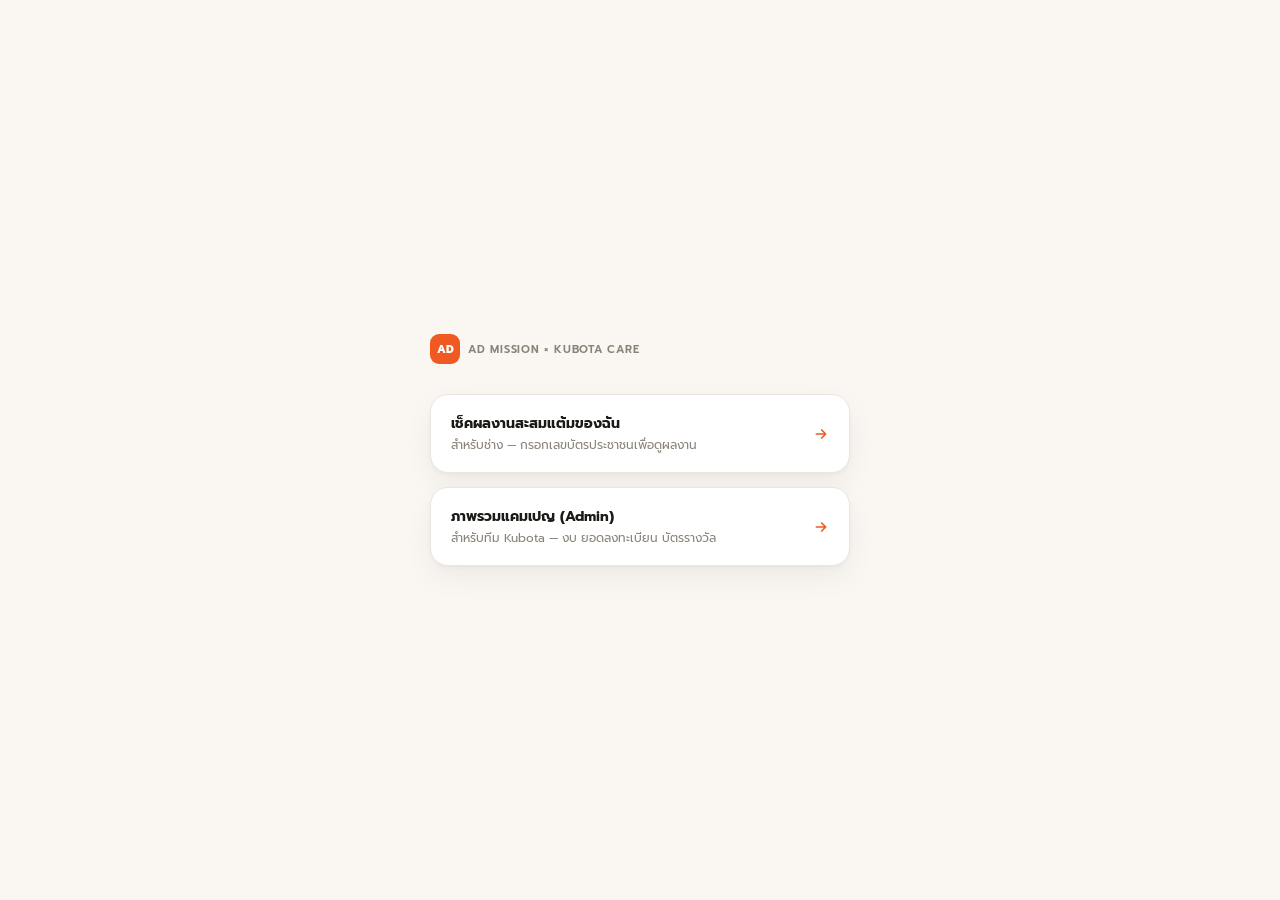
==== index.html @ f26a9c1f "Add files via upload" ====
<!doctype html>
<html lang="th">
<head>
<meta charset="utf-8">
<meta name="viewport" content="width=device-width, initial-scale=1">
<title>AD Mission × Kubota Care</title>
<link rel="stylesheet" href="style.css">
<style>
  .landing { min-height: 100vh; display: flex; flex-direction: column; align-items: center; justify-content: center; padding: 24px; }
  .landing-card { max-width: 420px; width: 100%; }
  .link-btn {
    display: flex; align-items: center; justify-content: space-between; gap: 12px;
    padding: 18px 20px; margin-top: 14px; text-decoration: none; color: var(--ink);
  }
  .link-btn .title { font-size: 14px; font-weight: 700; }
  .link-btn .desc { font-size: 12px; color: var(--muted); margin-top: 2px; }
  .link-btn svg { flex-shrink: 0; }
</style>
</head>
<body>
<div class="landing">
  <div class="landing-card">
    <div class="hero-badge" style="justify-content:center; margin-bottom:16px;">
      <div class="logo" style="background:var(--orange); color:#fff;">AD</div>
      <span style="color:var(--muted); font-size:11px; font-weight:600; letter-spacing:.07em; text-transform:uppercase;">AD Mission × Kubota Care</span>
    </div>
    <a class="card link-btn" href="check.html">
      <div>
        <div class="title">เช็คผลงานสะสมแต้มของฉัน</div>
        <div class="desc">สำหรับช่าง — กรอกเลขบัตรประชาชนเพื่อดูผลงาน</div>
      </div>
      <svg width="16" height="16" viewBox="0 0 24 24" fill="none" stroke="#F05A22" stroke-width="2.5" stroke-linecap="round" stroke-linejoin="round"><path d="M5 12h14M13 6l6 6-6 6"></path></svg>
    </a>
    <a class="card link-btn" href="admin.html">
      <div>
        <div class="title">ภาพรวมแคมเปญ (Admin)</div>
        <div class="desc">สำหรับทีม Kubota — งบ ยอดลงทะเบียน บัตรรางวัล</div>
      </div>
      <svg width="16" height="16" viewBox="0 0 24 24" fill="none" stroke="#F05A22" stroke-width="2.5" stroke-linecap="round" stroke-linejoin="round"><path d="M5 12h14M13 6l6 6-6 6"></path></svg>
    </a>
  </div>
</div>
</body>
</html>
---- style.css ----
@import url('https://fonts.googleapis.com/css2?family=Prompt:wght@400;500;600;700;800&display=swap');

:root {
  --orange: #F05A22;
  --orange-light: #FF8A5C;
  --orange-dark: #D8481A;
  --orange-tint: #FDECE4;
  --teal: #00A9AC;
  --teal-light: #3FC7C9;
  --teal-tint: #DFF4F4;
  --teal-text: #00767A;
  --lime: #A6CE39;
  --lime-light: #C3E066;
  --lime-tint: #F0F7DC;
  --lime-text: #5E7A1D;
  --amber-tint: #FFFBF0;
  --amber-border: #F2D48B;
  --amber-icon-bg: #FEF3D6;
  --amber-text: #8A6A16;
  --danger-tint: #FBEAE7;
  --danger-text: #B4483A;
  --bg: #FAF7F2;
  --ink: #1C1A17;
  --muted: #8A8378;
  --muted-2: #B8B0A3;
  --border: #ECE6DD;
  --dash-border: #E0D3C0;
  --track: #F3EEE6;
}

* { box-sizing: border-box; }
html, body { margin: 0; }
body {
  font-family: 'Prompt', system-ui, -apple-system, 'Segoe UI', sans-serif;
  -webkit-font-smoothing: antialiased;
  background: var(--bg);
  color: var(--ink);
}
a { color: var(--orange); text-decoration: none; }
a:hover { color: var(--orange-dark); }
.num { font-variant-numeric: tabular-nums; }

.card {
  background: #FFFFFF;
  border: 1px solid var(--border);
  border-radius: 18px;
  box-shadow: 0 2px 4px rgba(28,26,23,.03), 0 12px 28px rgba(28,26,23,.05);
}
.card.dashed { border-style: dashed; border-color: var(--dash-border); box-shadow: none; }
.card.warn { background: var(--amber-tint); border-color: var(--amber-border); }
.error-card { padding: 18px 20px; margin-bottom: 18px; background: var(--danger-tint); border-color: #E7B9AF; color: var(--danger-text); font-size: 13px; line-height: 1.6; }
.loading-state { padding: 40px 20px; text-align: center; color: var(--muted); font-size: 13px; }

.icon-badge {
  width: 42px; height: 42px; border-radius: 12px;
  display: flex; align-items: center; justify-content: center; flex-shrink: 0;
}

.pill {
  display: inline-flex; align-items: center; gap: 5px;
  padding: 4px 12px; border-radius: 20px;
  font-size: 11px; font-weight: 600; white-space: nowrap;
}
.pill-teal { background: var(--teal-tint); color: var(--teal-text); }
.pill-lime { background: var(--lime-tint); color: var(--lime-text); }
.pill-danger { background: var(--danger-tint); color: var(--danger-text); }
.pill-muted { background: var(--track); color: var(--muted); }

.progress-track { height: 8px; border-radius: 4px; background: var(--track); overflow: hidden; }
.progress-fill-orange { height: 100%; background: linear-gradient(90deg, var(--orange), var(--orange-light)); border-radius: 4px; }
.progress-fill-teal { height: 100%; background: linear-gradient(90deg, var(--teal), var(--teal-light)); border-radius: 4px; }
.progress-fill-lime { height: 100%; background: linear-gradient(90deg, var(--lime), var(--lime-light)); border-radius: 4px; }
.progress-fill-amber { height: 100%; background: linear-gradient(90deg, #E8B93A, var(--amber-border)); border-radius: 4px; }

.page { max-width: 1280px; margin: 0 auto; padding-bottom: 64px; }
.page-narrow { max-width: 680px; }

.hero {
  position: relative; overflow: hidden;
  background: linear-gradient(135deg, var(--orange) 0%, var(--orange-dark) 100%);
  padding: 32px 20px 64px;
  color: #fff;
}
.hero::before {
  content: ""; position: absolute; right: -80px; top: -110px;
  width: 340px; height: 340px; border-radius: 50%;
  background: radial-gradient(circle, rgba(255,255,255,.16), rgba(255,255,255,0) 70%);
}
.hero-inner { position: relative; }
.hero-badge {
  display: inline-flex; align-items: center; gap: 8px;
  margin-bottom: 14px;
}
.hero-badge .logo {
  width: 30px; height: 30px; border-radius: 9px;
  background: rgba(255,255,255,.18);
  display: flex; align-items: center; justify-content: center;
  color: #fff; font-weight: 800; font-size: 11px;
}
.hero-badge span.label {
  color: rgba(255,255,255,.85); font-size: 11px; font-weight: 600;
  letter-spacing: .07em; text-transform: uppercase;
}
.hero-title { font-size: 21px; font-weight: 800; line-height: 1.35; }
.hero-desc { color: rgba(255,255,255,.88); font-size: 12.5px; margin-top: 7px; line-height: 1.6; max-width: 560px; }
.hero-sync {
  display: inline-flex; align-items: center; gap: 6px;
  background: rgba(255,255,255,.14); border-radius: 20px; padding: 7px 13px;
  color: #fff; font-size: 11.5px; font-weight: 500; margin-top: 14px; white-space: nowrap;
}

.content { padding: 0 16px; margin-top: -36px; position: relative; }

.grid-2 { display: grid; grid-template-columns: 1fr 1fr; gap: 12px; }
.grid-3 { display: grid; grid-template-columns: 1fr 1fr 1fr; gap: 12px; }
.stack { display: flex; flex-direction: column; gap: 12px; }

.section-title { font-size: 15px; font-weight: 700; margin: 22px 0 12px; }
.section-sub { font-size: 12px; color: var(--muted); margin-top: -8px; margin-bottom: 12px; }

.notice-banner {
  background: #FFFBF0; border: 1px solid var(--amber-border); color: var(--amber-text);
  border-radius: 12px; padding: 10px 14px; font-size: 12px; margin-bottom: 16px; line-height: 1.6;
}

/* Desktop layout kicks in above 860px */
@media (min-width: 860px) {
  .content { padding: 0 40px; margin-top: -40px; }
  .grid-2.desktop-4 { grid-template-columns: repeat(4, minmax(0,1fr)); gap: 18px; }
  .grid-2.desktop-split { grid-template-columns: 1.55fr 1fr; gap: 20px; }
  .hero { padding: 40px 40px 64px; }
  .hero-title { font-size: 28px; }
  .hero-desc { font-size: 14px; }
  .hero-top { display: flex; align-items: flex-start; justify-content: space-between; gap: 24px; }
  .hero-sync { margin-top: 0; }
}
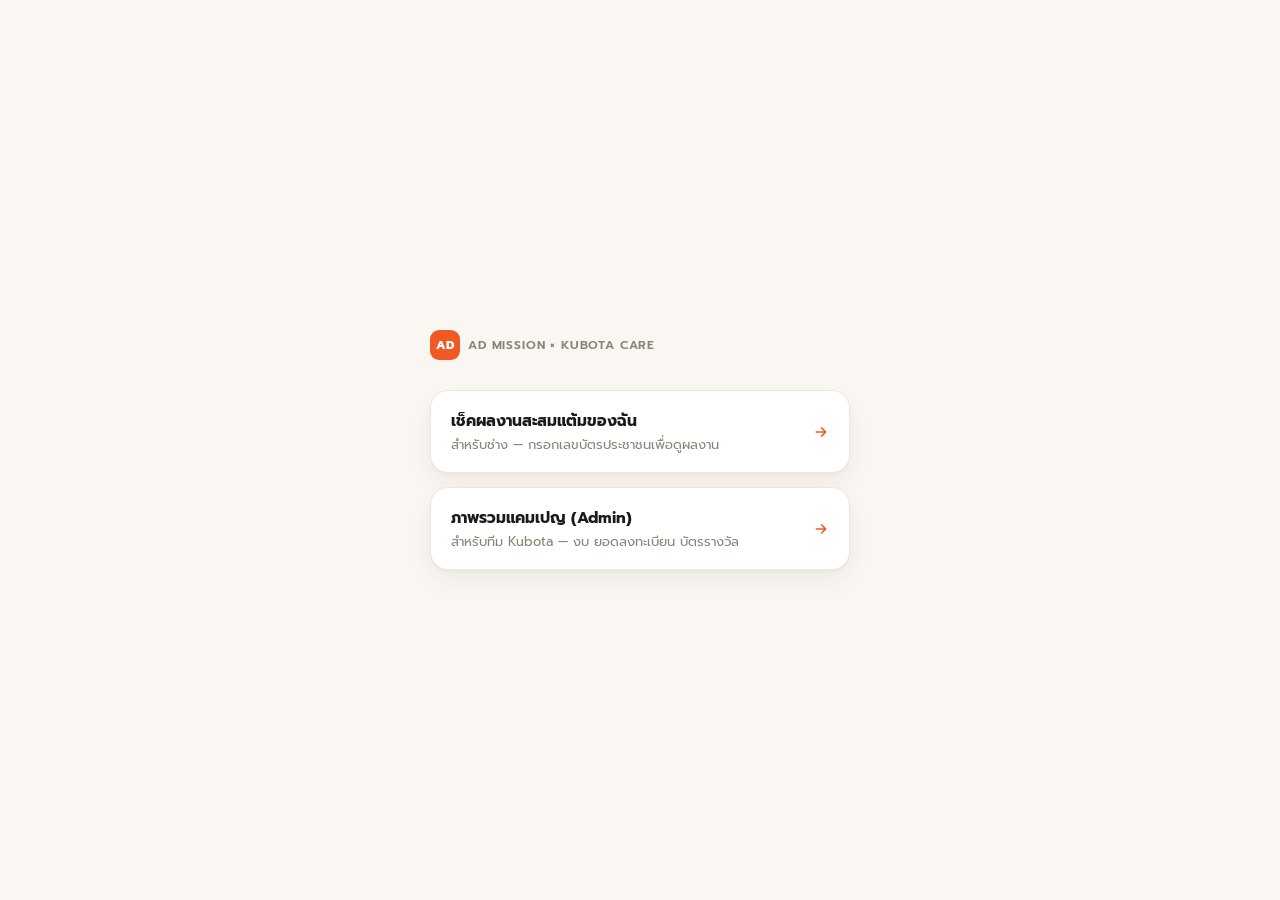
==== commit a7e844b9: "Switch employee identity key from national ID to phone number Backend, check.html, and data.js now i" ====
--- a/index.html
+++ b/index.html
@@ -12,8 +12,8 @@
     display: flex; align-items: center; justify-content: space-between; gap: 12px;
     padding: 18px 20px; margin-top: 14px; text-decoration: none; color: var(--ink);
   }
-  .link-btn .title { font-size: 14px; font-weight: 700; }
-  .link-btn .desc { font-size: 12px; color: var(--muted); margin-top: 2px; }
+  .link-btn .title { font-size: 15.5px; font-weight: 700; }
+  .link-btn .desc { font-size: 13px; color: var(--muted); margin-top: 2px; }
   .link-btn svg { flex-shrink: 0; }
 </style>
 </head>
@@ -22,7 +22,7 @@
   <div class="landing-card">
     <div class="hero-badge" style="justify-content:center; margin-bottom:16px;">
       <div class="logo" style="background:var(--orange); color:#fff;">AD</div>
-      <span style="color:var(--muted); font-size:11px; font-weight:600; letter-spacing:.07em; text-transform:uppercase;">AD Mission × Kubota Care</span>
+      <span style="color:var(--muted); font-size:12px; font-weight:600; letter-spacing:.07em; text-transform:uppercase;">AD Mission × Kubota Care</span>
     </div>
     <a class="card link-btn" href="check.html">
       <div>
--- a/style.css
+++ b/style.css
@@ -48,8 +48,8 @@
 }
 .card.dashed { border-style: dashed; border-color: var(--dash-border); box-shadow: none; }
 .card.warn { background: var(--amber-tint); border-color: var(--amber-border); }
-.error-card { padding: 18px 20px; margin-bottom: 18px; background: var(--danger-tint); border-color: #E7B9AF; color: var(--danger-text); font-size: 13px; line-height: 1.6; }
-.loading-state { padding: 40px 20px; text-align: center; color: var(--muted); font-size: 13px; }
+.error-card { padding: 18px 20px; margin-bottom: 18px; background: var(--danger-tint); border-color: #E7B9AF; color: var(--danger-text); font-size: 14.5px; line-height: 1.6; }
+.loading-state { padding: 40px 20px; text-align: center; color: var(--muted); font-size: 14.5px; }
 
 .icon-badge {
   width: 42px; height: 42px; border-radius: 12px;
@@ -59,7 +59,7 @@
 .pill {
   display: inline-flex; align-items: center; gap: 5px;
   padding: 4px 12px; border-radius: 20px;
-  font-size: 11px; font-weight: 600; white-space: nowrap;
+  font-size: 12px; font-weight: 600; white-space: nowrap;
 }
 .pill-teal { background: var(--teal-tint); color: var(--teal-text); }
 .pill-lime { background: var(--lime-tint); color: var(--lime-text); }
@@ -95,18 +95,18 @@
   width: 30px; height: 30px; border-radius: 9px;
   background: rgba(255,255,255,.18);
   display: flex; align-items: center; justify-content: center;
-  color: #fff; font-weight: 800; font-size: 11px;
+  color: #fff; font-weight: 800; font-size: 12px;
 }
 .hero-badge span.label {
-  color: rgba(255,255,255,.85); font-size: 11px; font-weight: 600;
+  color: rgba(255,255,255,.85); font-size: 12px; font-weight: 600;
   letter-spacing: .07em; text-transform: uppercase;
 }
-.hero-title { font-size: 21px; font-weight: 800; line-height: 1.35; }
-.hero-desc { color: rgba(255,255,255,.88); font-size: 12.5px; margin-top: 7px; line-height: 1.6; max-width: 560px; }
+.hero-title { font-size: 23px; font-weight: 800; line-height: 1.35; }
+.hero-desc { color: rgba(255,255,255,.88); font-size: 14px; margin-top: 7px; line-height: 1.6; max-width: 560px; }
 .hero-sync {
   display: inline-flex; align-items: center; gap: 6px;
   background: rgba(255,255,255,.14); border-radius: 20px; padding: 7px 13px;
-  color: #fff; font-size: 11.5px; font-weight: 500; margin-top: 14px; white-space: nowrap;
+  color: #fff; font-size: 12.5px; font-weight: 500; margin-top: 14px; white-space: nowrap;
 }
 
 .content { padding: 0 16px; margin-top: -36px; position: relative; }
@@ -115,12 +115,12 @@
 .grid-3 { display: grid; grid-template-columns: 1fr 1fr 1fr; gap: 12px; }
 .stack { display: flex; flex-direction: column; gap: 12px; }
 
-.section-title { font-size: 15px; font-weight: 700; margin: 22px 0 12px; }
-.section-sub { font-size: 12px; color: var(--muted); margin-top: -8px; margin-bottom: 12px; }
+.section-title { font-size: 16.5px; font-weight: 700; margin: 22px 0 12px; }
+.section-sub { font-size: 13px; color: var(--muted); margin-top: -8px; margin-bottom: 12px; }
 
 .notice-banner {
   background: #FFFBF0; border: 1px solid var(--amber-border); color: var(--amber-text);
-  border-radius: 12px; padding: 10px 14px; font-size: 12px; margin-bottom: 16px; line-height: 1.6;
+  border-radius: 12px; padding: 10px 14px; font-size: 13px; margin-bottom: 16px; line-height: 1.6;
 }
 
 /* Desktop layout kicks in above 860px */
@@ -129,8 +129,8 @@
   .grid-2.desktop-4 { grid-template-columns: repeat(4, minmax(0,1fr)); gap: 18px; }
   .grid-2.desktop-split { grid-template-columns: 1.55fr 1fr; gap: 20px; }
   .hero { padding: 40px 40px 64px; }
-  .hero-title { font-size: 28px; }
-  .hero-desc { font-size: 14px; }
+  .hero-title { font-size: 31px; }
+  .hero-desc { font-size: 15.5px; }
   .hero-top { display: flex; align-items: flex-start; justify-content: space-between; gap: 24px; }
   .hero-sync { margin-top: 0; }
 }
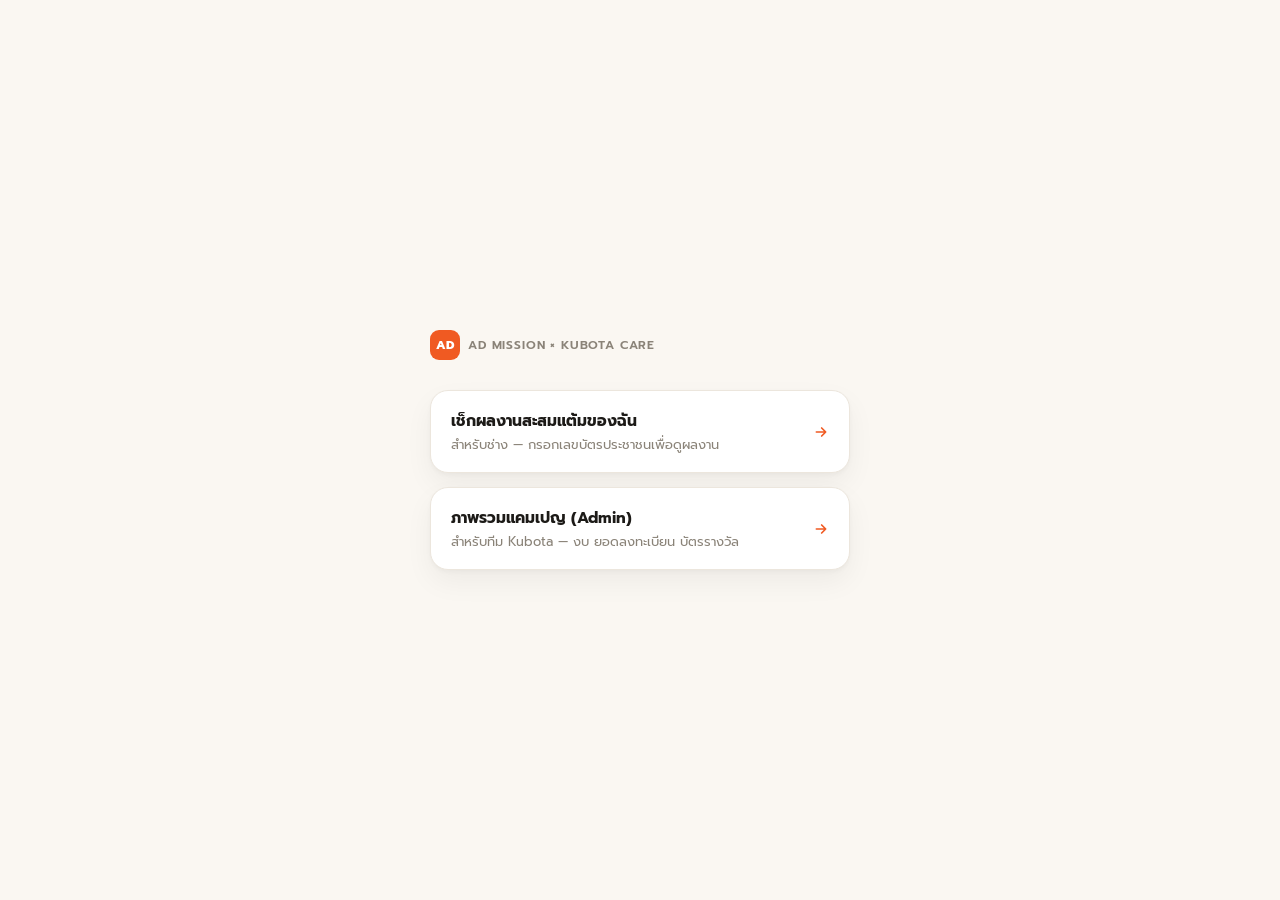
==== commit d3efc5b9: "Fix Thai spelling: เช็ค -> เช็ก Co-Authored-By: Claude Sonnet 5 <noreply@anthropic.com>" ====
--- a/index.html
+++ b/index.html
@@ -26,7 +26,7 @@
     </div>
     <a class="card link-btn" href="check.html">
       <div>
-        <div class="title">เช็คผลงานสะสมแต้มของฉัน</div>
+        <div class="title">เช็กผลงานสะสมแต้มของฉัน</div>
         <div class="desc">สำหรับช่าง — กรอกเลขบัตรประชาชนเพื่อดูผลงาน</div>
       </div>
       <svg width="16" height="16" viewBox="0 0 24 24" fill="none" stroke="#F05A22" stroke-width="2.5" stroke-linecap="round" stroke-linejoin="round"><path d="M5 12h14M13 6l6 6-6 6"></path></svg>
--- a/style.css
+++ b/style.css
@@ -50,6 +50,12 @@
 .card.warn { background: var(--amber-tint); border-color: var(--amber-border); }
 .error-card { padding: 18px 20px; margin-bottom: 18px; background: var(--danger-tint); border-color: #E7B9AF; color: var(--danger-text); font-size: 14.5px; line-height: 1.6; }
 .loading-state { padding: 40px 20px; text-align: center; color: var(--muted); font-size: 14.5px; }
+.loading-spinner {
+  width: 30px; height: 30px; margin: 0 auto 14px;
+  border: 3px solid var(--orange-tint); border-top-color: var(--orange);
+  border-radius: 50%; animation: loading-spin .7s linear infinite;
+}
+@keyframes loading-spin { to { transform: rotate(360deg); } }
 
 .icon-badge {
   width: 42px; height: 42px; border-radius: 12px;
@@ -102,7 +108,7 @@
   letter-spacing: .07em; text-transform: uppercase;
 }
 .hero-title { font-size: 23px; font-weight: 800; line-height: 1.35; }
-.hero-desc { color: rgba(255,255,255,.88); font-size: 14px; margin-top: 7px; line-height: 1.6; max-width: 560px; }
+.hero-desc { color: rgba(255,255,255,.88); font-size: 14px; margin-top: 7px; line-height: 1.6; max-width: 640px; }
 .hero-sync {
   display: inline-flex; align-items: center; gap: 6px;
   background: rgba(255,255,255,.14); border-radius: 20px; padding: 7px 13px;
